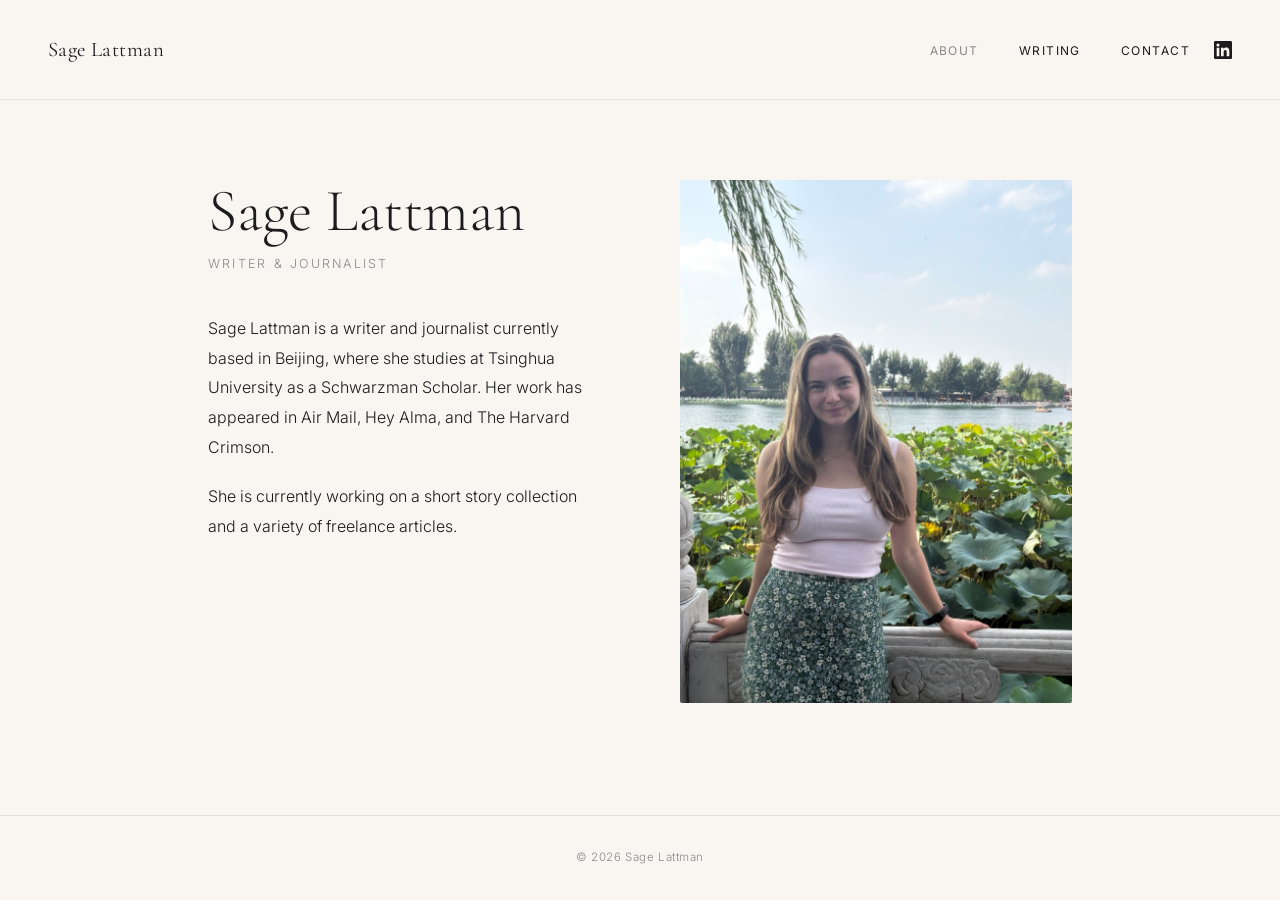
==== index.html @ b826644c "Initial commit: personal website for Sage Lattman Co-Authored-By: Claude Sonnet 4.6 <noreply@anthrop" ====
<!DOCTYPE html>
<html lang="en">
<head>
    <meta charset="UTF-8">
    <meta name="viewport" content="width=device-width, initial-scale=1.0">
    <title>Sage Lattman</title>
    <link rel="preconnect" href="https://fonts.googleapis.com">
    <link href="https://fonts.googleapis.com/css2?family=Cormorant+Garamond:ital,wght@0,300;0,400;1,300;1,400&family=Inter:wght@300;400&display=swap" rel="stylesheet">
    <link rel="stylesheet" href="style.css">
</head>
<body>

    <nav>
        <a href="index.html" class="nav-name">Sage Lattman</a>
        <div class="nav-right">
            <ul>
                <li><a href="index.html" class="active">About</a></li>
                <li><a href="writing.html">Writing</a></li>
                <li><a href="contact.html">Contact</a></li>
            </ul>
            <a href="https://www.linkedin.com/in/sage-lattman/" target="_blank" rel="noopener" class="nav-icon" aria-label="LinkedIn">
                <svg xmlns="http://www.w3.org/2000/svg" width="18" height="18" viewBox="0 0 24 24" fill="currentColor">
                    <path d="M20.447 20.452h-3.554v-5.569c0-1.328-.027-3.037-1.852-3.037-1.853 0-2.136 1.445-2.136 2.939v5.667H9.351V9h3.414v1.561h.046c.477-.9 1.637-1.85 3.37-1.85 3.601 0 4.267 2.37 4.267 5.455v6.286zM5.337 7.433a2.062 2.062 0 01-2.063-2.065 2.064 2.064 0 112.063 2.065zm1.782 13.019H3.555V9h3.564v11.452zM22.225 0H1.771C.792 0 0 .774 0 1.729v20.542C0 23.227.792 24 1.771 24h20.451C23.2 24 24 23.227 24 22.271V1.729C24 .774 23.2 0 22.222 0h.003z"/>
                </svg>
            </a>
        </div>
    </nav>

    <main>
        <section class="hero">
            <div class="hero-text">
                <h1>Sage Lattman</h1>
                <p class="tagline">Writer &amp; Journalist</p>
                <div class="bio">
                    <p>
                        <!-- Replace with your own bio -->
                        Sage Lattman is a writer and journalist currently based in Beijing, where she studies at Tsinghua University as a Schwarzman Scholar. Her work has appeared in Air Mail, Hey Alma, and The Harvard Crimson.
                    </p>
                    <p>
                        She is currently working on a short story collection and a variety of freelance articles.
                    </p>
                </div>
            </div>
            <div class="hero-image">
                <img src="photo.jpg" alt="Sage Lattman">
            </div>
        </section>
    </main>

    <footer>
        <p>&copy; 2026 Sage Lattman</p>
    </footer>

</body>
</html>
---- style.css ----
*, *::before, *::after {
    box-sizing: border-box;
    margin: 0;
    padding: 0;
}

:root {
    --bg: #F9F6F1;
    --text: #1C1C1C;
    --muted: #8A8A8A;
    --border: #E5E0D8;
    --max-width: 960px;
}

body {
    background: var(--bg);
    color: var(--text);
    font-family: 'Inter', sans-serif;
    font-weight: 300;
    line-height: 1.7;
    min-height: 100vh;
    display: flex;
    flex-direction: column;
}

/* ── NAV ── */
nav {
    display: flex;
    justify-content: space-between;
    align-items: center;
    padding: 2rem 3rem;
    border-bottom: 1px solid var(--border);
    position: sticky;
    top: 0;
    background: var(--bg);
    z-index: 100;
}

.nav-name {
    font-family: 'Cormorant Garamond', serif;
    font-size: 1.3rem;
    font-weight: 400;
    letter-spacing: 0.02em;
    color: var(--text);
    text-decoration: none;
}

.nav-right {
    display: flex;
    align-items: center;
    gap: 1.5rem;
}

nav ul {
    list-style: none;
    display: flex;
    gap: 2.5rem;
}

nav ul a {
    font-size: 0.75rem;
    font-weight: 400;
    letter-spacing: 0.12em;
    text-transform: uppercase;
    color: var(--text);
    text-decoration: none;
    transition: color 0.2s;
}

nav ul a:hover,
nav ul a.active {
    color: var(--muted);
}

.nav-icon {
    color: var(--text);
    display: flex;
    align-items: center;
    transition: color 0.2s;
}

.nav-icon:hover {
    color: var(--muted);
}

/* ── MAIN ── */
main {
    flex: 1;
    max-width: var(--max-width);
    width: 100%;
    margin: 0 auto;
    padding: 5rem 3rem;
}

/* ── ABOUT ── */
.hero {
    display: grid;
    grid-template-columns: 1fr 1fr;
    gap: 5rem;
    align-items: start;
}

.hero h1 {
    font-family: 'Cormorant Garamond', serif;
    font-size: 3.75rem;
    font-weight: 300;
    line-height: 1.05;
    margin-bottom: 0.6rem;
}

.tagline {
    font-size: 0.78rem;
    letter-spacing: 0.18em;
    text-transform: uppercase;
    color: var(--muted);
    margin-bottom: 2.5rem;
}

.bio p {
    font-size: 1rem;
    line-height: 1.85;
    color: var(--text);
    margin-bottom: 1.25rem;
}

.bio p:last-child {
    margin-bottom: 0;
}

.hero-image img {
    width: 100%;
    aspect-ratio: 3 / 4;
    object-fit: cover;
    object-position: center top;
    border-radius: 2px;
    display: block;
}

/* ── WRITING ── */
.page-header {
    margin-bottom: 3rem;
    padding-bottom: 1.5rem;
    border-bottom: 1px solid var(--border);
}

.page-header h2 {
    font-family: 'Cormorant Garamond', serif;
    font-size: 2.75rem;
    font-weight: 300;
}

.writing-list {
    list-style: none;
}

.writing-item {
    display: grid;
    grid-template-columns: 1fr auto;
    align-items: baseline;
    gap: 1.5rem;
    padding: 1.5rem 0;
    border-bottom: 1px solid var(--border);
}

.writing-title {
    font-size: 1rem;
    font-weight: 400;
    color: var(--text);
    text-decoration: none;
    line-height: 1.4;
}

.writing-title:hover {
    text-decoration: underline;
    text-underline-offset: 3px;
}

.writing-meta {
    font-size: 0.85rem;
    color: #555;
    text-align: right;
    white-space: nowrap;
}

.writing-pub {
    display: block;
    font-style: italic;
    margin-bottom: 0.1rem;
}

.crimson-link {
    margin-top: 2.5rem;
}

.crimson-link a {
    font-size: 0.8rem;
    letter-spacing: 0.08em;
    text-transform: uppercase;
    color: var(--muted);
    text-decoration: none;
    transition: color 0.2s;
}

.crimson-link a:hover {
    color: var(--text);
}

/* ── CONTACT ── */
.contact-content {
    max-width: 540px;
}

.contact-content h2 {
    font-family: 'Cormorant Garamond', serif;
    font-size: 2.75rem;
    font-weight: 300;
    margin-bottom: 1.75rem;
}

.contact-content p {
    font-size: 1rem;
    line-height: 1.85;
    color: var(--text);
    margin-bottom: 2rem;
}

.contact-email {
    display: inline-block;
    font-size: 0.95rem;
    color: var(--text);
    text-decoration: underline;
    text-underline-offset: 4px;
}

.social-links {
    margin-top: 2.75rem;
    display: flex;
    gap: 2rem;
}

.social-links a {
    font-size: 0.75rem;
    letter-spacing: 0.12em;
    text-transform: uppercase;
    color: var(--muted);
    text-decoration: none;
    transition: color 0.2s;
}

.social-links a:hover {
    color: var(--text);
}

/* ── FOOTER ── */
footer {
    text-align: center;
    padding: 2rem;
    font-size: 0.72rem;
    letter-spacing: 0.05em;
    color: var(--muted);
    border-top: 1px solid var(--border);
}

/* ── RESPONSIVE ── */
@media (max-width: 680px) {
    nav {
        padding: 1.5rem;
    }

    nav ul {
        gap: 1.5rem;
    }

    main {
        padding: 3rem 1.5rem;
    }

    .hero {
        grid-template-columns: 1fr;
        gap: 2.5rem;
    }

    .hero-image {
        order: -1;
    }

    .photo-placeholder {
        max-width: 280px;
    }

    .hero h1 {
        font-size: 2.75rem;
    }

    .writing-item {
        grid-template-columns: 1fr;
        gap: 0.4rem;
    }

    .writing-meta {
        text-align: left;
    }
}
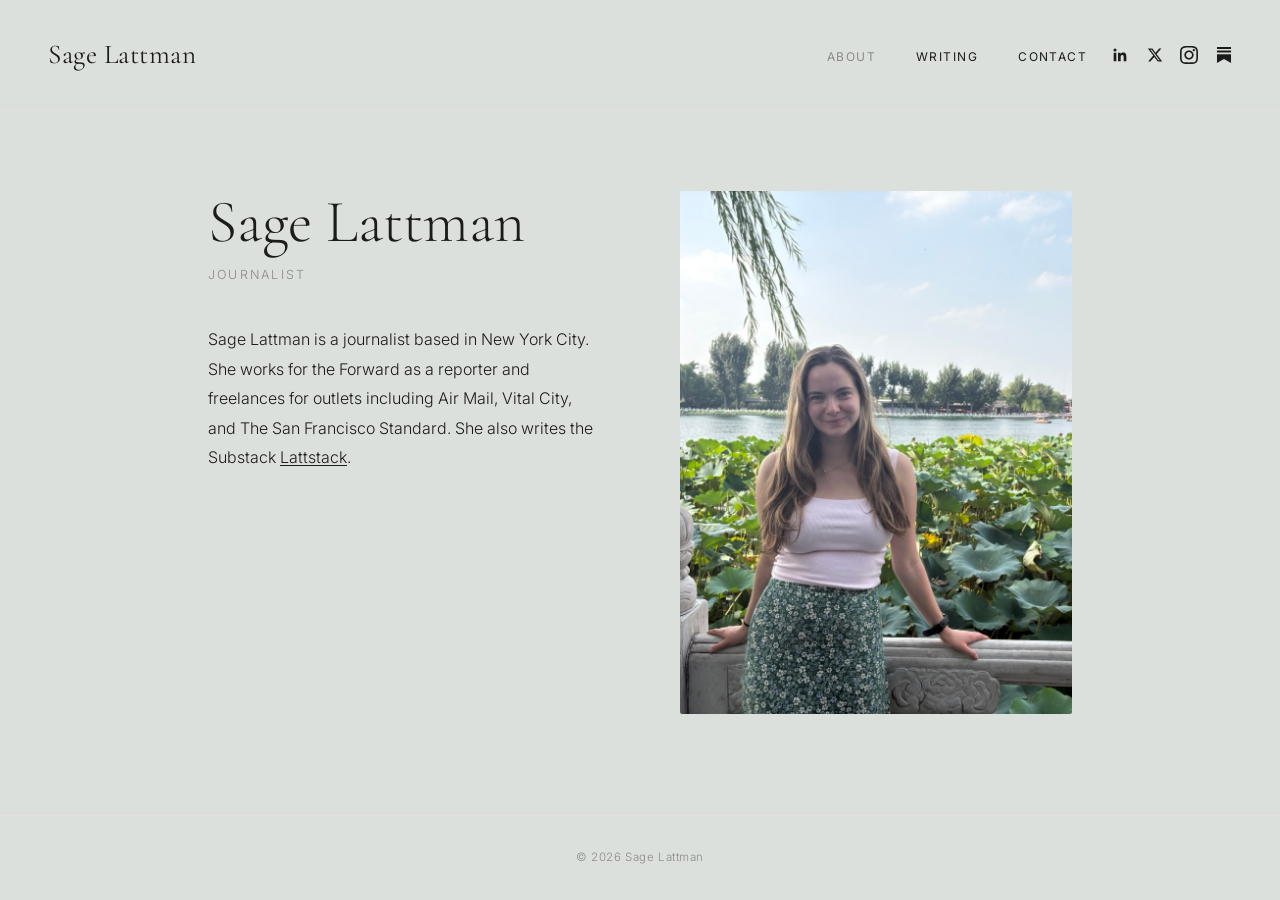
==== commit 02e49602: "Update site content, add favicon, and set up custom domain Add favicon, restyle writing page as chro" ====
--- a/index.html
+++ b/index.html
@@ -4,6 +4,8 @@
     <meta charset="UTF-8">
     <meta name="viewport" content="width=device-width, initial-scale=1.0">
     <title>Sage Lattman</title>
+    <link rel="icon" type="image/png" href="favicon.png?v=2">
+    <link rel="apple-touch-icon" href="favicon.png?v=2">
     <link rel="preconnect" href="https://fonts.googleapis.com">
     <link href="https://fonts.googleapis.com/css2?family=Cormorant+Garamond:ital,wght@0,300;0,400;1,300;1,400&family=Inter:wght@300;400&display=swap" rel="stylesheet">
     <link rel="stylesheet" href="style.css">
@@ -18,11 +20,28 @@
                 <li><a href="writing.html">Writing</a></li>
                 <li><a href="contact.html">Contact</a></li>
             </ul>
-            <a href="https://www.linkedin.com/in/sage-lattman/" target="_blank" rel="noopener" class="nav-icon" aria-label="LinkedIn">
-                <svg xmlns="http://www.w3.org/2000/svg" width="18" height="18" viewBox="0 0 24 24" fill="currentColor">
-                    <path d="M20.447 20.452h-3.554v-5.569c0-1.328-.027-3.037-1.852-3.037-1.853 0-2.136 1.445-2.136 2.939v5.667H9.351V9h3.414v1.561h.046c.477-.9 1.637-1.85 3.37-1.85 3.601 0 4.267 2.37 4.267 5.455v6.286zM5.337 7.433a2.062 2.062 0 01-2.063-2.065 2.064 2.064 0 112.063 2.065zm1.782 13.019H3.555V9h3.564v11.452zM22.225 0H1.771C.792 0 0 .774 0 1.729v20.542C0 23.227.792 24 1.771 24h20.451C23.2 24 24 23.227 24 22.271V1.729C24 .774 23.2 0 22.222 0h.003z"/>
-                </svg>
-            </a>
+            <div class="nav-icons">
+                <a href="https://www.linkedin.com/in/sage-lattman/" target="_blank" rel="noopener" class="nav-icon" aria-label="LinkedIn">
+                    <svg xmlns="http://www.w3.org/2000/svg" width="18" height="18" viewBox="0 0 24 24" fill="currentColor">
+                        <path d="M20.447 20.452h-3.554v-5.569c0-1.328-.027-3.037-1.852-3.037-1.853 0-2.136 1.445-2.136 2.939v5.667H9.351V9h3.414v1.561h.046c.477-.9 1.637-1.85 3.37-1.85 3.601 0 4.267 2.37 4.267 5.455v6.286zM5.337 7.433a2.062 2.062 0 01-2.063-2.065 2.064 2.064 0 112.063 2.065zm1.782 13.019H3.555V9h3.564v11.452z"/>
+                    </svg>
+                </a>
+                <a href="https://x.com/sagelattman" target="_blank" rel="noopener" class="nav-icon" aria-label="X">
+                    <svg xmlns="http://www.w3.org/2000/svg" width="16" height="16" viewBox="0 0 24 24" fill="currentColor">
+                        <path d="M18.244 2.25h3.308l-7.227 8.26 8.502 11.24H16.17l-5.214-6.817L4.99 21.75H1.68l7.73-8.835L1.254 2.25H8.08l4.713 6.231zm-1.161 17.52h1.833L7.084 4.126H5.117z"/>
+                    </svg>
+                </a>
+                <a href="https://www.instagram.com/sagelattman/" target="_blank" rel="noopener" class="nav-icon" aria-label="Instagram">
+                    <svg xmlns="http://www.w3.org/2000/svg" width="18" height="18" viewBox="0 0 24 24" fill="currentColor">
+                        <path d="M12 2.163c3.204 0 3.584.012 4.85.07 3.252.148 4.771 1.691 4.919 4.919.058 1.265.069 1.645.069 4.849 0 3.205-.012 3.584-.069 4.849-.148 3.225-1.664 4.771-4.919 4.919-1.266.058-1.644.07-4.85.07-3.204 0-3.584-.012-4.849-.07-3.26-.149-4.771-1.699-4.919-4.92-.058-1.265-.07-1.644-.07-4.849 0-3.204.013-3.583.07-4.849.149-3.227 1.664-4.771 4.919-4.919 1.266-.057 1.645-.069 4.849-.069zm0-2.163c-3.259 0-3.667.014-4.947.072-4.358.2-6.78 2.618-6.98 6.98-.059 1.281-.073 1.689-.073 4.948 0 3.259.014 3.668.072 4.948.2 4.358 2.618 6.78 6.98 6.98 1.281.058 1.689.072 4.948.072 3.259 0 3.668-.014 4.948-.072 4.354-.2 6.782-2.618 6.979-6.98.059-1.28.073-1.689.073-4.948 0-3.259-.014-3.667-.072-4.947-.196-4.354-2.617-6.78-6.979-6.98-1.281-.059-1.69-.073-4.949-.073zm0 5.838c-3.403 0-6.162 2.759-6.162 6.162s2.759 6.163 6.162 6.163 6.162-2.759 6.162-6.163c0-3.403-2.759-6.162-6.162-6.162zm0 10.162c-2.209 0-4-1.79-4-4 0-2.209 1.791-4 4-4s4 1.791 4 4c0 2.21-1.791 4-4 4zm6.406-11.845c-.796 0-1.441.645-1.441 1.44s.645 1.44 1.441 1.44c.795 0 1.439-.645 1.439-1.44s-.644-1.44-1.439-1.44z"/>
+                    </svg>
+                </a>
+                <a href="https://lattstack.substack.com/" target="_blank" rel="noopener" class="nav-icon" aria-label="Substack">
+                    <svg xmlns="http://www.w3.org/2000/svg" width="16" height="16" viewBox="0 0 24 24" fill="currentColor">
+                        <path d="M22.539 8.242H1.46V5.406h21.08v2.836zM1.46 10.812V24L12 18.11 22.539 24V10.812H1.46zM22.539 0H1.46v2.836h21.08V0z"/>
+                    </svg>
+                </a>
+            </div>
         </div>
     </nav>
 
@@ -30,14 +49,10 @@
         <section class="hero">
             <div class="hero-text">
                 <h1>Sage Lattman</h1>
-                <p class="tagline">Writer &amp; Journalist</p>
+                <p class="tagline">Journalist</p>
                 <div class="bio">
                     <p>
-                        <!-- Replace with your own bio -->
-                        Sage Lattman is a writer and journalist currently based in Beijing, where she studies at Tsinghua University as a Schwarzman Scholar. Her work has appeared in Air Mail, Hey Alma, and The Harvard Crimson.
-                    </p>
-                    <p>
-                        She is currently working on a short story collection and a variety of freelance articles.
+                        Sage Lattman is a journalist based in New York City. She works for the Forward as a reporter and freelances for outlets including Air Mail, Vital City, and The San Francisco Standard. She also writes the Substack <a href="https://lattstack.substack.com/" target="_blank" rel="noopener">Lattstack</a>.
                     </p>
                 </div>
             </div>
--- a/style.css
+++ b/style.css
@@ -5,7 +5,7 @@
 }
 
 :root {
-    --bg: #F9F6F1;
+    --bg: #dce0dc;
     --text: #1C1C1C;
     --muted: #8A8A8A;
     --border: #E5E0D8;
@@ -38,7 +38,7 @@
 
 .nav-name {
     font-family: 'Cormorant Garamond', serif;
-    font-size: 1.3rem;
+    font-size: 1.7rem;
     font-weight: 400;
     letter-spacing: 0.02em;
     color: var(--text);
@@ -70,6 +70,12 @@
 nav ul a:hover,
 nav ul a.active {
     color: var(--muted);
+}
+
+.nav-icons {
+    display: flex;
+    align-items: center;
+    gap: 1.1rem;
 }
 
 .nav-icon {
@@ -127,6 +133,16 @@
     margin-bottom: 0;
 }
 
+.bio a {
+    color: var(--text);
+    text-decoration: underline;
+    text-underline-offset: 2px;
+}
+
+.bio a:hover {
+    color: var(--muted);
+}
+
 .hero-image img {
     width: 100%;
     aspect-ratio: 3 / 4;
@@ -149,43 +165,38 @@
     font-weight: 300;
 }
 
-.writing-list {
-    list-style: none;
-}
-
-.writing-item {
-    display: grid;
-    grid-template-columns: 1fr auto;
-    align-items: baseline;
-    gap: 1.5rem;
-    padding: 1.5rem 0;
-    border-bottom: 1px solid var(--border);
-}
-
-.writing-title {
-    font-size: 1rem;
-    font-weight: 400;
-    color: var(--text);
-    text-decoration: none;
-    line-height: 1.4;
-}
-
-.writing-title:hover {
+.pub-heading {
+    font-family: 'Inter', sans-serif;
+    font-size: 0.95rem;
+    font-weight: 600;
+    letter-spacing: 0.02em;
+    margin-top: 1.25rem;
+    margin-bottom: 0.35rem;
+}
+
+.pub-heading:first-child {
+    margin-top: 0;
+}
+
+.article-list {
+    list-style: disc;
+    padding-left: 1.25rem;
+}
+
+.article-list li {
+    font-size: 0.95rem;
+    line-height: 1.5;
+    padding: 0.1rem 0;
+}
+
+.article-list a {
+    color: var(--text);
     text-decoration: underline;
-    text-underline-offset: 3px;
-}
-
-.writing-meta {
-    font-size: 0.85rem;
-    color: #555;
-    text-align: right;
-    white-space: nowrap;
-}
-
-.writing-pub {
-    display: block;
-    font-style: italic;
-    margin-bottom: 0.1rem;
+    text-underline-offset: 2px;
+}
+
+.article-list a:hover {
+    color: var(--muted);
 }
 
 .crimson-link {
@@ -292,12 +303,4 @@
         font-size: 2.75rem;
     }
 
-    .writing-item {
-        grid-template-columns: 1fr;
-        gap: 0.4rem;
-    }
-
-    .writing-meta {
-        text-align: left;
-    }
-}
+}
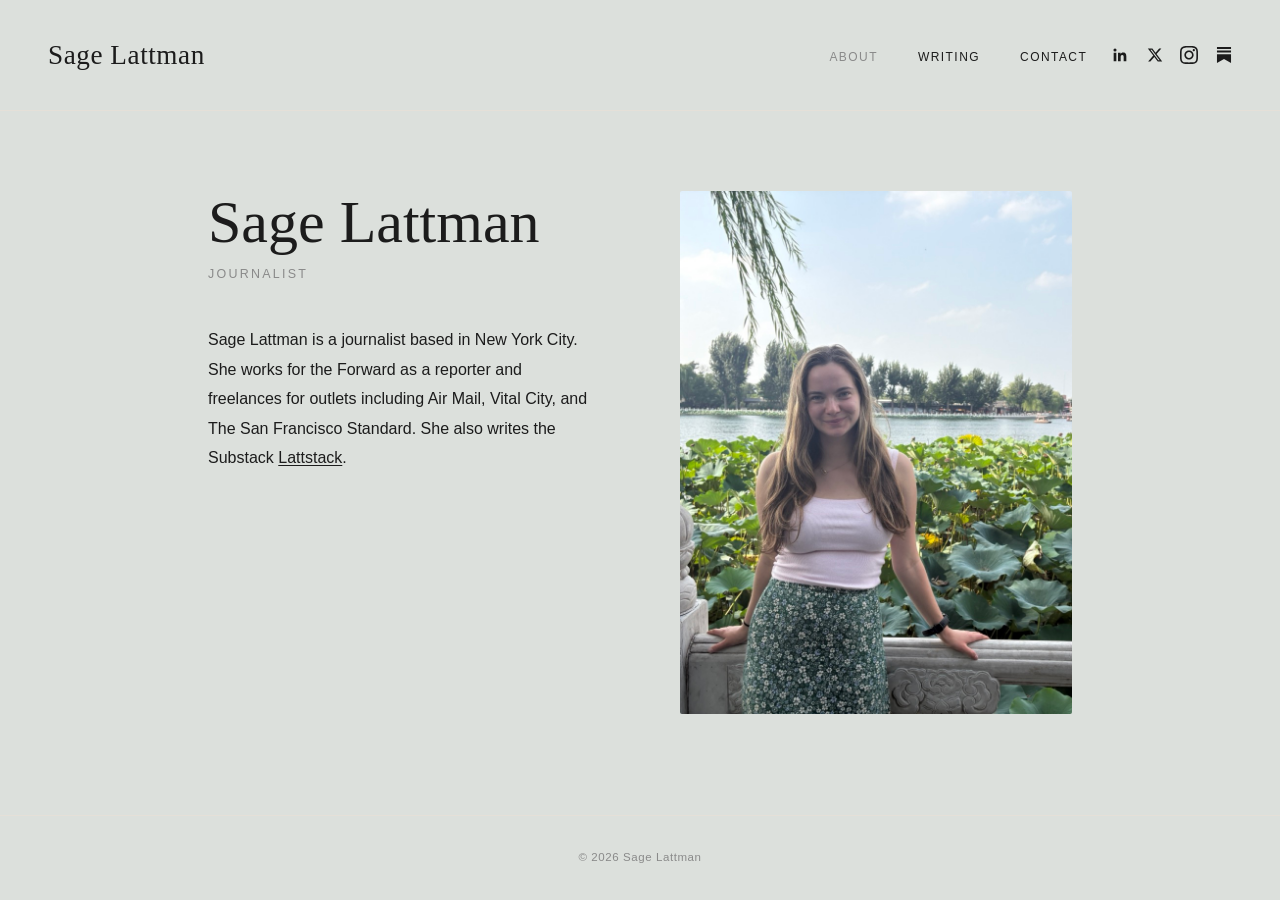
==== commit c75615e6: "Use clean URLs for nav pages (about, writing, contact) Move each page into its own directory (about/" ====
--- a/index.html
+++ b/index.html
@@ -2,69 +2,11 @@
 <html lang="en">
 <head>
     <meta charset="UTF-8">
-    <meta name="viewport" content="width=device-width, initial-scale=1.0">
+    <meta http-equiv="refresh" content="0; url=/about">
+    <link rel="canonical" href="/about">
     <title>Sage Lattman</title>
-    <link rel="icon" type="image/png" href="favicon.png?v=2">
-    <link rel="apple-touch-icon" href="favicon.png?v=2">
-    <link rel="preconnect" href="https://fonts.googleapis.com">
-    <link href="https://fonts.googleapis.com/css2?family=Cormorant+Garamond:ital,wght@0,300;0,400;1,300;1,400&family=Inter:wght@300;400&display=swap" rel="stylesheet">
-    <link rel="stylesheet" href="style.css">
 </head>
 <body>
-
-    <nav>
-        <a href="index.html" class="nav-name">Sage Lattman</a>
-        <div class="nav-right">
-            <ul>
-                <li><a href="index.html" class="active">About</a></li>
-                <li><a href="writing.html">Writing</a></li>
-                <li><a href="contact.html">Contact</a></li>
-            </ul>
-            <div class="nav-icons">
-                <a href="https://www.linkedin.com/in/sage-lattman/" target="_blank" rel="noopener" class="nav-icon" aria-label="LinkedIn">
-                    <svg xmlns="http://www.w3.org/2000/svg" width="18" height="18" viewBox="0 0 24 24" fill="currentColor">
-                        <path d="M20.447 20.452h-3.554v-5.569c0-1.328-.027-3.037-1.852-3.037-1.853 0-2.136 1.445-2.136 2.939v5.667H9.351V9h3.414v1.561h.046c.477-.9 1.637-1.85 3.37-1.85 3.601 0 4.267 2.37 4.267 5.455v6.286zM5.337 7.433a2.062 2.062 0 01-2.063-2.065 2.064 2.064 0 112.063 2.065zm1.782 13.019H3.555V9h3.564v11.452z"/>
-                    </svg>
-                </a>
-                <a href="https://x.com/sagelattman" target="_blank" rel="noopener" class="nav-icon" aria-label="X">
-                    <svg xmlns="http://www.w3.org/2000/svg" width="16" height="16" viewBox="0 0 24 24" fill="currentColor">
-                        <path d="M18.244 2.25h3.308l-7.227 8.26 8.502 11.24H16.17l-5.214-6.817L4.99 21.75H1.68l7.73-8.835L1.254 2.25H8.08l4.713 6.231zm-1.161 17.52h1.833L7.084 4.126H5.117z"/>
-                    </svg>
-                </a>
-                <a href="https://www.instagram.com/sagelattman/" target="_blank" rel="noopener" class="nav-icon" aria-label="Instagram">
-                    <svg xmlns="http://www.w3.org/2000/svg" width="18" height="18" viewBox="0 0 24 24" fill="currentColor">
-                        <path d="M12 2.163c3.204 0 3.584.012 4.85.07 3.252.148 4.771 1.691 4.919 4.919.058 1.265.069 1.645.069 4.849 0 3.205-.012 3.584-.069 4.849-.148 3.225-1.664 4.771-4.919 4.919-1.266.058-1.644.07-4.85.07-3.204 0-3.584-.012-4.849-.07-3.26-.149-4.771-1.699-4.919-4.92-.058-1.265-.07-1.644-.07-4.849 0-3.204.013-3.583.07-4.849.149-3.227 1.664-4.771 4.919-4.919 1.266-.057 1.645-.069 4.849-.069zm0-2.163c-3.259 0-3.667.014-4.947.072-4.358.2-6.78 2.618-6.98 6.98-.059 1.281-.073 1.689-.073 4.948 0 3.259.014 3.668.072 4.948.2 4.358 2.618 6.78 6.98 6.98 1.281.058 1.689.072 4.948.072 3.259 0 3.668-.014 4.948-.072 4.354-.2 6.782-2.618 6.979-6.98.059-1.28.073-1.689.073-4.948 0-3.259-.014-3.667-.072-4.947-.196-4.354-2.617-6.78-6.979-6.98-1.281-.059-1.69-.073-4.949-.073zm0 5.838c-3.403 0-6.162 2.759-6.162 6.162s2.759 6.163 6.162 6.163 6.162-2.759 6.162-6.163c0-3.403-2.759-6.162-6.162-6.162zm0 10.162c-2.209 0-4-1.79-4-4 0-2.209 1.791-4 4-4s4 1.791 4 4c0 2.21-1.791 4-4 4zm6.406-11.845c-.796 0-1.441.645-1.441 1.44s.645 1.44 1.441 1.44c.795 0 1.439-.645 1.439-1.44s-.644-1.44-1.439-1.44z"/>
-                    </svg>
-                </a>
-                <a href="https://lattstack.substack.com/" target="_blank" rel="noopener" class="nav-icon" aria-label="Substack">
-                    <svg xmlns="http://www.w3.org/2000/svg" width="16" height="16" viewBox="0 0 24 24" fill="currentColor">
-                        <path d="M22.539 8.242H1.46V5.406h21.08v2.836zM1.46 10.812V24L12 18.11 22.539 24V10.812H1.46zM22.539 0H1.46v2.836h21.08V0z"/>
-                    </svg>
-                </a>
-            </div>
-        </div>
-    </nav>
-
-    <main>
-        <section class="hero">
-            <div class="hero-text">
-                <h1>Sage Lattman</h1>
-                <p class="tagline">Journalist</p>
-                <div class="bio">
-                    <p>
-                        Sage Lattman is a journalist based in New York City. She works for the Forward as a reporter and freelances for outlets including Air Mail, Vital City, and The San Francisco Standard. She also writes the Substack <a href="https://lattstack.substack.com/" target="_blank" rel="noopener">Lattstack</a>.
-                    </p>
-                </div>
-            </div>
-            <div class="hero-image">
-                <img src="photo.jpg" alt="Sage Lattman">
-            </div>
-        </section>
-    </main>
-
-    <footer>
-        <p>&copy; 2026 Sage Lattman</p>
-    </footer>
-
+    <p><a href="/about">Continue to sagelattman.com/about</a></p>
 </body>
 </html>
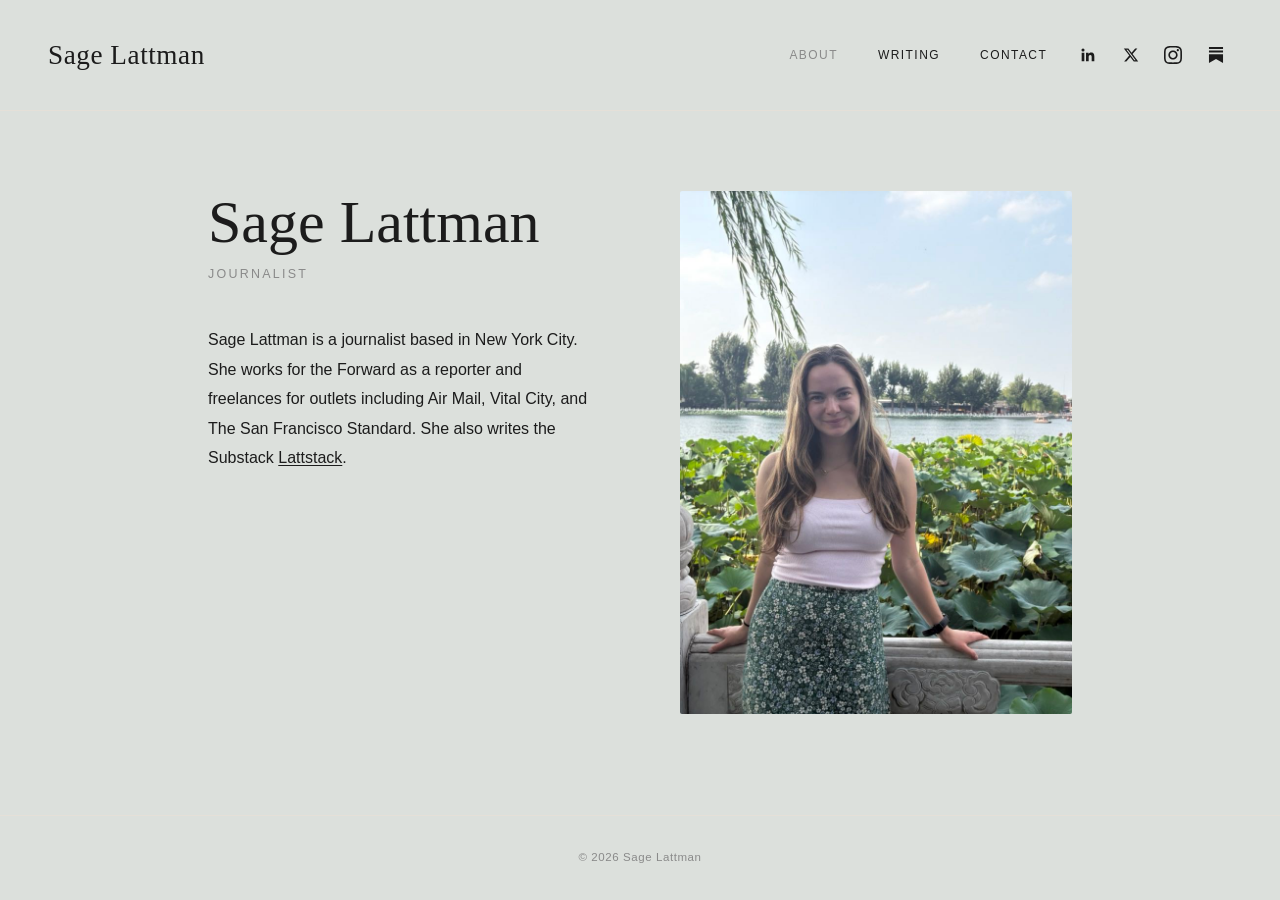
==== commit 0b1adac8: "Make site mobile-friendly for iPhone - Stack nav into two rows on phones (name + icons, then links) " ====
--- a/index.html
+++ b/index.html
@@ -2,6 +2,7 @@
 <html lang="en">
 <head>
     <meta charset="UTF-8">
+    <meta name="viewport" content="width=device-width, initial-scale=1.0">
     <meta http-equiv="refresh" content="0; url=/about">
     <link rel="canonical" href="/about">
     <title>Sage Lattman</title>
